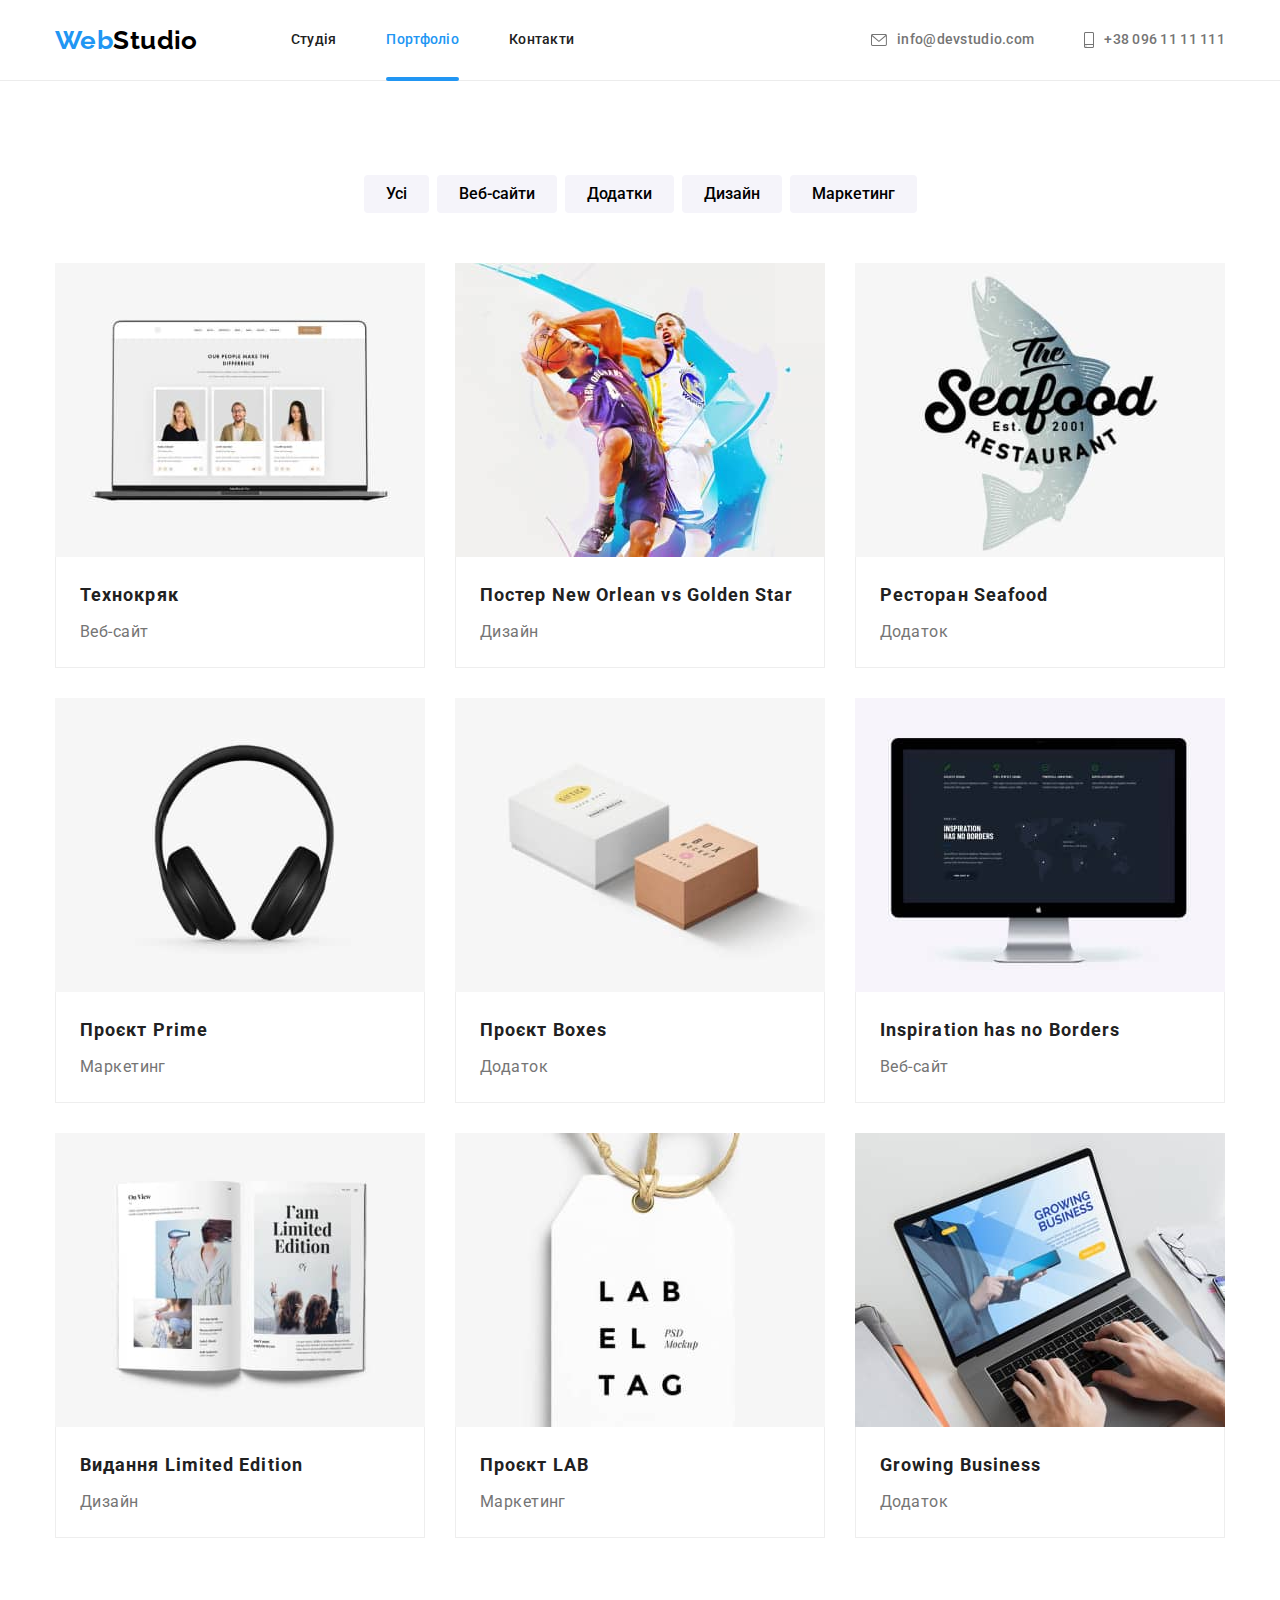
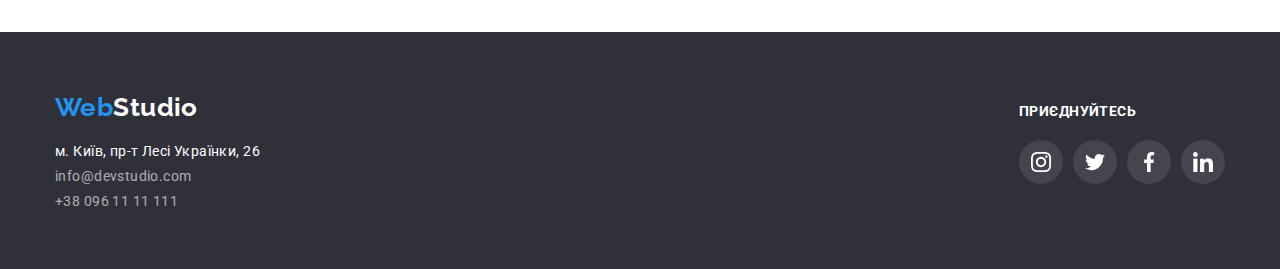
==== portfolio.html @ ad866279 "hw6" ====
<!DOCTYPE html>
<html lang="uk">
<head>
    <meta charset="UTF-8">
    <meta http-equiv="X-UA-Compatible" content="IE=edge">
    <meta name="viewport" content="width=device-width, initial-scale=1.0">
    <title>WebStudio</title>
    <link rel="preconnect" href="https://fonts.googleapis.com">
    <link rel="preconnect" href="https://fonts.gstatic.com" crossorigin>
    <link href="https://fonts.googleapis.com/css2?family=Raleway:wght@700&family=Roboto:wght@400;500;700;900&display=swap" rel="stylesheet">
    <link rel="stylesheet" href="https://cdn.jsdelivr.net/npm/modern-normalize@1.1.0/modern-normalize.min.css">
    <link href="./css/styles.css" rel="stylesheet">
</head>
<body>
    <header class="page-header">
        <div class="container page-header-container">
          <nav class="nav-list">
              <a class="logo" href="./index.html">Web<span class="logo-header">Studio</span></a>
              
              <ul class="site-nav">
                  <li class="site-nav-item"><a class="anchor site-nav-link" href="./index.html">Студія</a></li>
                  <li class="site-nav-item"><a class="anchor current site-nav-link" href="./portfolio.html">Портфоліо</a></li>
                  <li class="site-nav-item"><a class="anchor site-nav-link" href="">Контакти</a></li>
              </ul>
              </nav>
              <ul class="nav-button">
                <li class="nav-button-item">
                    <a class="anchor nav-link" href="mailto:info@devstudio.com">
                        <svg lang="en" aria-label="envelope-icon" class="header-icon" width="16" height="12">
                            <use href="./images/sprite.svg#icon-envelope"></use>
                        </svg>info@devstudio.com</a></li>
                <li>
                    <a class="anchor nav-link" href="tel:+380961111111">
                        <svg lang="en" aria-label="smartphone-icon" class="header-icon" width="10" height="16">
                            <use href="./images/sprite.svg#icon-smartphone"></use>
                        </svg>+38 096 11 11 111</a></li>
            </ul>
        </div>
      </header>
    <main>   
        <!-- Портфоліо -->
        <section class="section-portfolio">
            <div class="container portfolio-box">
                <h1 class="visually-hidden">Портфоліо</h1>
            <ul class="list-buttons">
                <li><button class="list-btn" type="button">Усі</button></li>
                <li><button class="list-btn" type="button">Веб-сайти</button></li>
                <li><button class="list-btn" type="button">Додатки</button></li>
                <li><button class="list-btn" type="button">Дизайн</button></li>
                <li><button class="list-btn" type="button">Маркетинг</button></li>
            </ul>
            <ul class="list-cards">
                <li class="portfolio-cards">
                    <a class="portfolio-link" href="">
                    <div class="over-thumb">
                        <img src="./images/project-1.jpg" alt="компютер" width="370" height="294">
                    <div class="overlay-box">
                        <p class="overlay-text">Ресурс пропонує комплексні пропозиції з різним рівнем функціоналу та сервісів. Все це дозволить відвідувачу отримати вичерпні відомості про компанію чи приватну особу.</p>
                    </div>
                    </div>
                    <div class="cards-box">
                        <h2 class="list-title">Технокряк</h2>
                        <p class="list-item">Веб-сайт</p>
                    </div>
                    </a>
                </li>
                <li class="portfolio-cards"><a class="portfolio-link" href="">
                    <div class="over-thumb">
                        <img src="./images/project-2.jpg" alt="Баскетболісти" width="370" height="294">
                    <div class="overlay-box">
                        <p class="overlay-text">Ресурс пропонує комплексні пропозиції з різним рівнем функціоналу та сервісів. Все це дозволить відвідувачу отримати вичерпні відомості про компанію чи приватну особу.</p>
                    </div>
                    </div>
                    <div class="cards-box">
                        <h2 class="list-title">Постер New Orlean vs Golden Star</h2>
                        <p class="list-item">Дизайн</p>
                    </div>
                </a>
                </li>
                <li class="portfolio-cards"><a class="portfolio-link" href="">
                    <div class="over-thumb">
                        <img src="./images/project-3.jpg" alt="Логотип ресторану" width="370" height="294">
                    <div class="overlay-box">
                        <p class="overlay-text">Ресурс пропонує комплексні пропозиції з різним рівнем функціоналу та сервісів. Все це дозволить відвідувачу отримати вичерпні відомості про компанію чи приватну особу.</p>
                    </div>
                    </div>
                    <div class="cards-box">
                        <h2 class="list-title">Ресторан Seafood</h2>
                        <p class="list-item">Додаток</p>
                    </div>
                </a>
                </li>
                <li class="portfolio-cards"><a class="portfolio-link" href="">
                    <div class="over-thumb">
                        <img src="./images/project-4.jpg" alt="Навушники" width="370" height="294">
                    <div class="overlay-box">
                        <p class="overlay-text">Ресурс пропонує комплексні пропозиції з різним рівнем функціоналу та сервісів. Все це дозволить відвідувачу отримати вичерпні відомості про компанію чи приватну особу.</p>
                    </div>
                    </div>
                    <div class="cards-box">
                        <h2 class="list-title">Проєкт Prime</h2>
                        <p class="list-item">Маркетинг</p>
                    </div>
                </a>
                </li>
                <li class="portfolio-cards"><a class="portfolio-link" href="">
                    <div class="over-thumb">
                        <img src="./images/project-5.jpg" alt="Кубики" width="370" height="294">
                    <div class="overlay-box">
                        <p class="overlay-text">Ресурс пропонує комплексні пропозиції з різним рівнем функціоналу та сервісів. Все це дозволить відвідувачу отримати вичерпні відомості про компанію чи приватну особу.</p>
                    </div>
                    </div>
                    <div class="cards-box">
                        <h2 class="list-title">Проєкт Boxes</h2>
                        <p class="list-item">Додаток</p>
                    </div>
                </a>
                </li>
                <li class="portfolio-cards"><a class="portfolio-link" href="">
                    <div class="over-thumb">
                        <img src="./images/project-6.jpg" alt="Монітор" width="370" height="294">
                    <div class="overlay-box">
                        <p class="overlay-text">Ресурс пропонує комплексні пропозиції з різним рівнем функціоналу та сервісів. Все це дозволить відвідувачу отримати вичерпні відомості про компанію чи приватну особу.</p>
                    </div>
                    </div>
                    <div class="cards-box">
                        <h2 class="list-title">Inspiration has no Borders</h2>
                        <p class="list-item">Веб-сайт</p>
                    </div>
                </a>
                </li>
                <li class="portfolio-cards"><a class="portfolio-link" href="">
                    <div class="over-thumb">
                        <img src="./images/project-7.jpg" alt="Розгорнутий журнал" width="370" height="294">
                    <div class="overlay-box">
                        <p class="overlay-text">Ресурс пропонує комплексні пропозиції з різним рівнем функціоналу та сервісів. Все це дозволить відвідувачу отримати вичерпні відомості про компанію чи приватну особу.</p>
                    </div>
                    </div>
                    <div class="cards-box">
                        <h2 class="list-title">Видання Limited Edition</h2>
                        <p class="list-item">Дизайн</p>
                    </div>
                </a>
                </li>
                <li class="portfolio-cards"><a class="portfolio-link" href="">
                    <div class="over-thumb">
                        <img src="./images/project-8.jpg" alt="Ярлик" width="370" height="294">
                    <div class="overlay-box">
                        <p class="overlay-text">Ресурс пропонує комплексні пропозиції з різним рівнем функціоналу та сервісів. Все це дозволить відвідувачу отримати вичерпні відомості про компанію чи приватну особу.</p>
                    </div>
                    </div>
                    <div class="cards-box">
                        <h2 class="list-title">Проєкт LAB</h2>
                        <p class="list-item">Маркетинг</p>
                    </div>
                </a>
                </li>
                <li class="portfolio-cards"><a class="portfolio-link" href="">
                    <div class="over-thumb">
                        <img src="./images/project-9.jpg" alt="Лептоп" width="370" height="294">
                    <div class="overlay-box">
                        <p class="overlay-text">Ресурс пропонує комплексні пропозиції з різним рівнем функціоналу та сервісів. Все це дозволить відвідувачу отримати вичерпні відомості про компанію чи приватну особу.</p>
                    </div>
                    </div>
                    <div class="cards-box">
                        <h2 class="list-title">Growing Business</h2>
                        <p class="list-item">Додаток</p>
                    </div>
                </a>
                </li>
            </ul>
            </div>
        </section>
    </main>
    <!-- Футер -->
    <footer class="footer-color">
        <div class="container footer-container">
            <div>
                <a class="logo-footer" href="./index.html">Web<span class="logo-white">Studio</span></a>
        <address>
            <ul>
                <li class="footer-list"><a class="link-address" href="https://goo.gl/maps/CPtrU1FHBa2aNyZL9" target="_blank" rel="noopener noreferrer nofollow">м. Київ, пр-т Лесі Українки, 26</a></li>
                <li class="footer-list"><a class="anchor link-footer" href="mailto:info@devstudio.com">info@devstudio.com</a></li>
                <li><a class="anchor link-footer" href="tel:+380961111111">+38 096 11 11 111</a></li>
            </ul>         
        </address>
            </div>
        <div>
            <h3 class="join-in">Приєднуйтесь</h3>
          <ul class="social-list-footer">
            <li class="social-list-item-footer">
                <a href="" class="social-list-link-footer">
                    <svg lang="en" aria-label="instagram-icon" class="social-list-icon-footer">
                        <use href="./images/sprite.svg#icon-instagram"></use>
                    </svg>
                </a>
            </li>
            <li class="social-list-item-footer">
                <a href="" class="social-list-link-footer">
                    <svg lang="en" aria-label="twitter-icon" class="social-list-icon-footer">
                        <use href="./images/sprite.svg#icon-twitter"></use>
                    </svg>
                </a>
            </li>
            <li class="social-list-item-footer">
                <a href="" class="social-list-link-footer">
                    <svg lang="en" aria-label="facebook-icon" class="social-list-icon-footer">
                        <use href="./images/sprite.svg#icon-facebook"></use>
                    </svg>
                </a>
            </li>
            <li class="social-list-item-footer">
                <a href="" class="social-list-link-footer">
                    <svg lang="en" aria-label="linkedin-icon" class="social-list-icon-footer">
                        <use href="./images/sprite.svg#icon-linkedin"></use>
                    </svg>
                </a>
            </li>
          </ul>
        </div>
        </div>
    </footer>
</body>
</html>
---- css/styles.css ----
:root {
    --primary-color: #ffffff;
    --secondary-color: #2F303A;
    --accent-color: #2196F3;
    --accent-btn-color: #188CE8;
    --title-text-color: #212121;
    --text-color: #757575;
    --button-color: #F5F4FA;
    --logo-dark-color: #000000;
    --icon-color: #AFB1B8;
    --transition-dur-and-func: 250ms cubic-bezier(0.4, 0, 0.2, 1);
}
h1,
h2,
h3,
h4,
p {
    margin-top: 0;
    margin-bottom: 0;
}
.container {
    width: 1200px;
    margin-left: auto;
    margin-right: auto;
    padding-left: 15px;
    padding-right: 15px;
}

/* -//-//-//-//-//-//-//- Body -//-//-//-//-//-//-//- */
body {
    font-size: 14px;
    font-family: 'Roboto', sans-serif;
    letter-spacing: 0.03em;
    background-color: var(--primary-color);
    color: var(--text-color);
}
ul {
    list-style: none;
    margin-top: 0;
    margin-bottom: 0;
    padding-left: 0;
}
img {
    display: block;
}
/* -//-//-//-//-//-//-//- Header -//-//-//-//-//-//-//- */
.page-header {
    border-bottom: 1px solid #ECECEC;
}
.page-header-container {
    display: flex;
    align-items: center;
    justify-content: space-between;
}
.nav-list {
    display: flex;
    align-items: center;
}
.site-nav {
    display: flex;
    align-items: center;
    column-gap: 50px;
    font-weight: 500;
    line-height: 1.14;
    letter-spacing: 0.02em;
    color: var(--title-text-color);
}
.site-nav-link {
    display: inline-block;
    padding-top: 32px;
    padding-bottom: 32px;
}
.logo {
    margin-right: 93px;
    font-family: 'Raleway';
    font-weight: 700;
    font-size: 26px;
    line-height: 1.19;
    color: var(--accent-color);
}
.logo-header {
    color: var(--logo-dark-color);
}
a {
    text-decoration: none;
}
.anchor {
    color: var(--title-text-color);
    transition: color 250ms cubic-bezier(0.4, 0, 0.2, 1);
}
.current {
    color: var(--accent-color);
    position: relative;
    transition: color 250ms cubic-bezier(0.4, 0, 0.2, 1);
}
.current::after {
    display: block;
    position: absolute;
    left: 0;
    bottom: -1px;
    width: 100%;
    height: 4px;
    background-color: var(--accent-color);
    border-radius: 2px;
    content: "";
} 

.anchor:hover, 
.anchor:focus, 
.header-icon:hover,
.header-icon:focus   {
    color: var(--accent-color);
}
.nav-link {
    display: flex;
    align-items: center;
    padding-top: 32px;
    padding-bottom: 32px;
    font-style: normal;
    font-weight: 500;
    line-height: 1.14;
    letter-spacing: 0.02em;
    color: var(--text-color);
    transition: color 250ms cubic-bezier(0.4, 0, 0.2, 1);
}
.nav-button {
    display: flex;
}
.nav-button-item {
    margin-right: 50px;
}
.header-icon {
    margin-right: 10px;
    fill: currentColor;
    transition: background-color 250ms cubic-bezier(0.4, 0, 0.2, 1);
}

/* -//-//-//-//-//-//-//- Button -//-//-//-//-//-//-//- */
.section-hero {
    padding-top: 200px;
    padding-bottom: 200px;
}
.hero-bg {
    max-width: 1600px;
    height: 600px;
    margin: auto;
    background-color: var(--secondary-color);
    background-image: linear-gradient(rgba(47, 48, 58, 0.4), rgba(47, 48, 58, 0.4)), url(../images/hero.jpg);
    background-repeat: no-repeat;
    background-size: cover;
}
.hero-box {
    display: flex;
    align-items: center;
    flex-direction: column;
    width: 700px;
}
.hero {
    margin-bottom: 30px;
    font-weight: 900;
    font-size: 44px;
    line-height: 1.36;
    text-align: center;
    letter-spacing: 0.06em;
    text-transform: uppercase;
    color: var(--primary-color);
}
.button {
    display: flex;
    align-items: center;
    text-align: center;
    padding: 10px 32px;
    font-weight: 700;
    font-size: 16px;
    line-height: 1.88;
    letter-spacing: 0.06em;
    cursor: pointer;
    background-color: var(--accent-color);
    color: var(--primary-color);
    border: none;
    box-shadow: 0px 4px 4px rgba(0, 0, 0, 0.15);
    border-radius: 4px;
    transition: background-color 250ms cubic-bezier(0.4, 0, 0.2, 1);
}
.button:hover, .button:focus {
    background-color: var(--accent-btn-color);
}

/* -//-//-//-//-//-//-//- Features -//-//-//-//-//-//-//- */
.section-features {
    padding-top: 95px;
}
.feature-icon-box {
    display: flex;
    align-items: center;
    justify-content: center;
    margin-bottom: 30px;
    width: 270px;
    height: 120px;
    background: var(--button-color);
    border-radius: 4px;
    border: none;
}
.feature-icon {
    width: 70px;
    height: 70px;

}
.features-list {
    display: flex;
    column-gap: 30px;
}

.features {
    margin-bottom: 10px;
    font-weight: 700;
    font-size: 14px;
    line-height: 1.14;
    text-transform: uppercase;
    color: var(--title-text-color);
}
.features-text {
    line-height: 1.71;
}
 /* -//-//-//-//-//-//-//- Work -//-//-//-//-//-//-//- */
 .work {
    padding-top: 105px;
    padding-bottom: 94px;
 }
.visually-hidden {
    position: absolute;
    white-space: nowrap;
    width: 1px;
    height: 1px;
    overflow: hidden;
    border: 0;
    padding: 0;
    clip: rect(0 0 0 0);
    clip-path: inset(50%);
    margin: -1px;
  }
.our-work, .team-title {
    font-weight: 700;
    font-size: 36px;
    line-height: 1.16;
    text-align: center;
    letter-spacing: 0.03em;
    color: var(--title-text-color);
}
.our-work {
    margin-bottom: 50px;
}
.work-list {
    display: flex;
    column-gap: 30px;
}
.work-over-thumb {
    position: relative;
    overflow: hidden;
}
.work-box-overlay {
    display: flex;
    align-items: center;
    justify-content: center;
    position: absolute;
    left: 0;
    bottom: 0;
    width: 370px;
    height: 70px;
    background-color: var(--secondary-color);
    opacity: 0.8;
} 
.work-overlay-text {
    font-weight: 700;
    line-height: 16px;
    text-align: center;
    text-transform: uppercase;
    color: var(--primary-color);
}
/* -//-//-//-//-//-//-//- Team -//-//-//-//-//-//-//- */
.team {
    padding-top: 94px;
    padding-bottom: 94px;
    background-color: var(--button-color);    
}
.team-title {
    margin-bottom: 50px;
}
.team-list {
    display: flex;
    gap: 30px;
}
.team-cards {
    background-color: var(--primary-color);
    box-shadow: 0px 1px 3px rgba(0, 0, 0, 0.12), 0px 1px 1px rgba(0, 0, 0, 0.14), 0px 2px 1px rgba(0, 0, 0, 0.2);
    border-radius: 0px 0px 4px 4px;
}
.team-box {
    padding: 30px;
}
.team-member {
    margin-bottom: 10px;
    font-weight: 500;
    font-size: 16px;
    line-height: 1.1875;
    text-align: center;
    color: var(--title-text-color);
}
.position {
    margin-bottom: 16px;
    font-size: 16px;
    line-height: 1.1875;
    text-align: center;
}
.social-list {
    display: flex;
    align-items: center;
    justify-content: center;
    column-gap: 10px;
}
.social-list-icon {
    fill: currentColor;
    width: 20px;
    height: 20px;
}
.social-list-link {
    display: flex;
    align-items: center;
    justify-content: center;
    width: 44px;
    height: 44px;
    border-radius: 50%;
    color: var(--icon-color);
    transition: color 250ms cubic-bezier(0.4, 0, 0.2, 1), background-color 250ms cubic-bezier(0.4, 0, 0.2, 1);
}
.social-list-link:hover, 
.social-list-link:focus {
    background-color: var(--accent-color);
    color: var(--primary-color);
}
/* -//-//-//-//-//-//-//- Cients -//-//-//-//-//-//-//- */
.section-clients {
    padding-top: 87px;
    padding-bottom: 101px;
}
.clients {
    margin-bottom: 50px;
    font-style: normal;
    font-weight: 700;
    font-size: 36px;
    line-height: 1.16;
    text-align: center;
    color: var(--title-text-color);
}
.clients-list {
    display: flex;
    justify-content: center;
    gap: 30px;
}
.client-link {
    display: flex;
    align-items: center;
    justify-content: center;
    width: 170px;
    height: 92px;
    border: 1px solid var(--icon-color);
    border-radius: 4px;
    color: var(--icon-color);
    transition: color 250ms cubic-bezier(0.4, 0, 0.2, 1), border-color 250ms cubic-bezier(0.4, 0, 0.2, 1);
}
.client-icon {
    width: 106px;
    height: 60px;
    fill: currentColor;
}
.client-link:hover, 
.client-link:focus {
    border-color: var(--accent-color);
    color: var(--accent-color);
}

/* -//-//-//-//-//-//-//- Footer -//-//-//-//-//-//-//- */

.footer-color {
    padding-top: 60px;
    padding-bottom: 60px;
    background-color: var(--secondary-color);
}
.logo-footer {
    display: inline-block;
    margin-bottom: 20px;
    font-family: 'Raleway';
    font-weight: 700;
    font-size: 26px;
    line-height: 1.19;
    color: var(--accent-color);
}
.logo-white {
    color: var(--primary-color);
}
.link-address {
    font-style: normal;
    color: var(--primary-color);
    transition: color 250ms cubic-bezier(0.4, 0, 0.2, 1);
}
.link-footer {
    font-style: normal;
    color: var(--primary-color);
    opacity: 0.6;
    transition: color 250ms cubic-bezier(0.4, 0, 0.2, 1);
}
.link-footer:focus, .link-footer:hover {
    color: var(--accent-color);
}
.footer-list {
    margin-bottom: 9px;
}
.footer-container {
    display: flex;
    gap: 70px;
    justify-content: space-between;
    align-items: baseline;
}
.join-in {
    margin-bottom: 20px;
    padding-top: 12px;
    font-weight: 700;
    font-size: 14px;
    line-height: 1.14;
    text-transform: uppercase;
    color: var(--primary-color);
}
.social-list-footer {
    display: flex;
    align-items: center;
    justify-content: center;
    column-gap: 10px;
}

.social-list-link-footer {
    display: flex;
    align-items: center;
    justify-content: center;
    width: 44px;
    height: 44px;
    border-radius: 50%;
    background-color: rgba(255, 255, 255, 0.1);
    color: var(--primary-color);
    transition: color 250ms cubic-bezier(0.4, 0, 0.2, 1), background-color 250ms cubic-bezier(0.4, 0, 0.2, 1);
}

.social-list-icon-footer {
    fill: currentColor;
    width: 20px;
    height: 20px;
}

.social-list-link-footer:hover, 
.social-list-link-footer:focus {
    background-color: var(--accent-color);
}
.footer-form-box {
    /* margin-left: auto;
    margin-right: 215px; */

}
.footer-form {
display: flex;
}
.footer-label {
    display: flex;
    

}
.footer-input {
    display: flex;
    align-items: center;
    width: 358px;
    height: 50px;
    margin-right: 10px;
    padding: 15px;
    letter-spacing: 0.03em;
    filter: drop-shadow(0px 4px 4px rgba(0, 0, 0, 0.15));
    border: 1px solid var(--primary-color);
    opacity: 0.3;
    border-radius: 4px;
    background-color: transparent;
    color: rgba(255, 255, 255, 0.6);
}
.footer-input::placeholder {
    color: rgba(255, 255, 255, 0.6);
    
} 
.footer-submit-btn {
    padding: 10px 32px;
    font-weight: 700;
    font-size: 16px;
    line-height: 1.88;
    letter-spacing: 0.06em;
    cursor: pointer;
    background-color: var(--accent-color);
    color: var(--primary-color);
    border: none;
    box-shadow: 0px 4px 4px rgba(0, 0, 0, 0.15);
    border-radius: 4px;
    transition: background-color var(--transition-dur-and-func);
}
.footer-submit-btn:hover, .footer-submit-btn:focus {
    background-color: var(--accent-btn-color);
}
/* -//-//-//-//-//-//-//- Backdrop -//-//-//-//-//-//-//- */
.backdrop {
    position: fixed;
    top: 0;
    left: 0;
    width: 100%;
    height: 100%;
    background-color: rgba(0, 0, 0, 0.2);
    z-index: 100;
    
    opacity: 1;
    visibility: visible;
    pointer-events: auto;
    transition: opacity 250ms cubic-bezier(0.4, 0, 0.2, 1), visibility 250ms cubic-bezier(0.4, 0, 0.2, 1);
}
.modal {
    position: absolute;
    top: 50%;
    left: 50%;
    transform: translate(-50%, -50%);
    width: 528px;
    height: 521px;
    padding: 40px;
    background-color: var(--primary-color);
    box-shadow: 0px 1px 3px rgba(0, 0, 0, 0.12), 0px 1px 1px rgba(0, 0, 0, 0.14), 0px 2px 1px rgba(0, 0, 0, 0.2);
    border-radius: 4px;
}
.modal-close-btn {
    position: absolute;
    top: 8px;
    right: 8px;
    display: flex;
    align-items: center;
    justify-content: center;
    width: 30px;
    height: 30px;
    border-radius: 50%;
    background-color: transparent;
    border: 1px solid rgb(0, 0, 0, 0.1);
    padding: 0;
    cursor: pointer;
}

.backdrop.is-hidden {
    opacity: 0;
    visibility: hidden;
    pointer-events: none;
}
/* -//-//-//-//-//-//-//- Backdrop -//-//-//-//-//-//-//- */

/* -//-//-//-//-//-//-//- Modal window -//-//-//-//-//-//-//- */
.modal-user-data {
    font-family: 'Roboto';
    font-style: normal;
    font-weight: 700;
    font-size: 20px;
    line-height: 1.15;
    text-align: center;
    margin-bottom: 12px;
    color: var(--title-text-color);
    
}
.modal-form {
    display: flex;
    flex-direction: column;
}
.modal-title {
    margin-bottom: 10px;
}
.modal-title-desc {
    display: block;
    margin-bottom: 4px;
    font-family: 'Roboto';
    font-style: normal;
    font-weight: 400;
    font-size: 12px;
    line-height: 1.17;
    letter-spacing: 0.01em;
    color: var(--text-color);
}
.modal-box {
    position: relative;
    display: block;
}
.modal-input {
    width: 100%;
    height: 40px;
    padding-left: 42px;
    border: 1px solid rgba(33, 33, 33, 0.2);
    border-radius: 4px;
    transition: border-color var(--transition-dur-and-func);
}
.modal-input:focus {
    border-color: var(--accent-color);
    outline: none;
    cursor: pointer;
} 

.modal-icon {
    position: absolute;
    top: 50%;
    left: 12px;
    transform: translateY(-50%);
    display: block;
    width: 18px;
    height: 18px;
    fill: var(--title-text-color);
    transition: fill var(--transition-dur-and-func);
}
.modal-input:focus + .modal-svg {
    fill: var(--accent-color);
    outline: none;
}
.modal-comment {
    width: 100%;
    height: 120px;
    padding: 12px 16px;
    border: 1px solid rgba(33, 33, 33, 0.2);
    border-radius: 4px;
    resize: none;
    transition: border-color var(--transition-dur-and-func);
}
.modal-comment:focus {
    border-color: var(--accent-color);
    outline: none;
    cursor: pointer;
}
.modal-comment::placeholder {
    font-style: normal;
    font-weight: 400;
    font-size: 12px;
    line-height: 14px;
    letter-spacing: 0.01em;
    color: rgba(117, 117, 117, 0.5);
}
.modal-btn-box {
    display: flex;
    justify-content: center;
    
}
.modal-submit-btn {
    display: flex;
    justify-content: center;
    width: 200px;
    height: 50px;
    padding: 10px;
    font-weight: 700;
    font-size: 16px;
    line-height: 1.88;
    letter-spacing: 0.06em;
    cursor: pointer;
    background-color: var(--accent-color);
    color: var(--primary-color);
    border: none;
    box-shadow: 0px 4px 4px rgba(0, 0, 0, 0.15);
    border-radius: 4px;
    transition: background-color var(--transition-dur-and-func);
}
/* -//-//-//-//-//-//-//- Modal window -//-//-//-//-//-//-//- */



/* -//-//-//-//-//-//-//- Portfolio -//-//-//-//-//-//-//- */
.section-portfolio {
    padding-top: 94px;
    padding-bottom: 94px;
}
.list-buttons {
    display: flex;
    align-items: center;
    justify-content: center;
    gap: 8px;
    margin-bottom: 50px;
}
.list-btn {
    padding: 6px 22px;
    font-family: inherit;
    font-style: normal;
    font-weight: 500;
    font-size: 16px;
    line-height: 1.625;
    text-align: center;
    background-color: var(--button-color);
    border-radius: 4px;
    border: none;
    cursor: pointer;
    transition: background-color 250ms cubic-bezier(0.4, 0, 0.2, 1), 
    box-shadow 250ms cubic-bezier(0.4, 0, 0.2, 1),
    color 250ms cubic-bezier(0.4, 0, 0.2, 1);
}
.list-btn:active, .list-btn:hover,
.list-btn:focus {
    color: var(--primary-color);
    box-shadow: 0px 3px 1px rgba(0, 0, 0, 0.1), 
    0px 1px 2px rgba(0, 0, 0, 0.08), 
    0px 2px 2px rgba(0, 0, 0, 0.12);
    background-color: var(--accent-color);
}
.list-cards {
    display: flex;
    flex-wrap: wrap;
    gap: 30px;
}
.portfolio-link {
    display: block;
    color: var(--title-text-color);
    transition: box-shadow 250ms cubic-bezier(0.4, 0, 0.2, 1),
}
.portfolio-link:hover,
.portfolio-link:focus {
    box-shadow: 0px 1px 1px rgba(0, 0, 0, 0.12), 
    0px 4px 4px rgba(0, 0, 0, 0.06), 
    1px 4px 6px rgba(0, 0, 0, 0.16);
}

.over-thumb {
    position: relative;
    overflow: hidden; 
}
.overlay-box {
    position: absolute;
    top: 0;
    left: 0;
    width: 100%;
    height: 100%;
    padding: 64px 24px;
    background-color: var(--accent-color);
    opacity: 0.9;
    transform: translateY(101%);
    transition: transform 250ms cubic-bezier(0.4, 0, 0.2, 1), background-color 250ms cubic-bezier(0.4, 0, 0.2, 1);
}
.overlay-text {
    font-style: normal;
    font-size: 18px;
    line-height: 1.56;
    color: var(--primary-color);
}
.portfolio-link:hover .overlay-box, 
.portfolio-link:focus .overlay-box {
    transform: translateY(0%);
}
.cards-box {
    padding: 20px 24px;
    border: 1px solid #EEEEEE;
    border-top: none;
}
.list-title {
    margin-bottom: 4px;
    font-weight: 700;
    font-size: 18px;
    line-height: 2;
    letter-spacing: 0.06em;
    color: var(--title-text-color);
}
.list-item {
    font-size: 16px;
    line-height: 1.875;
    color: var(--text-color);
}
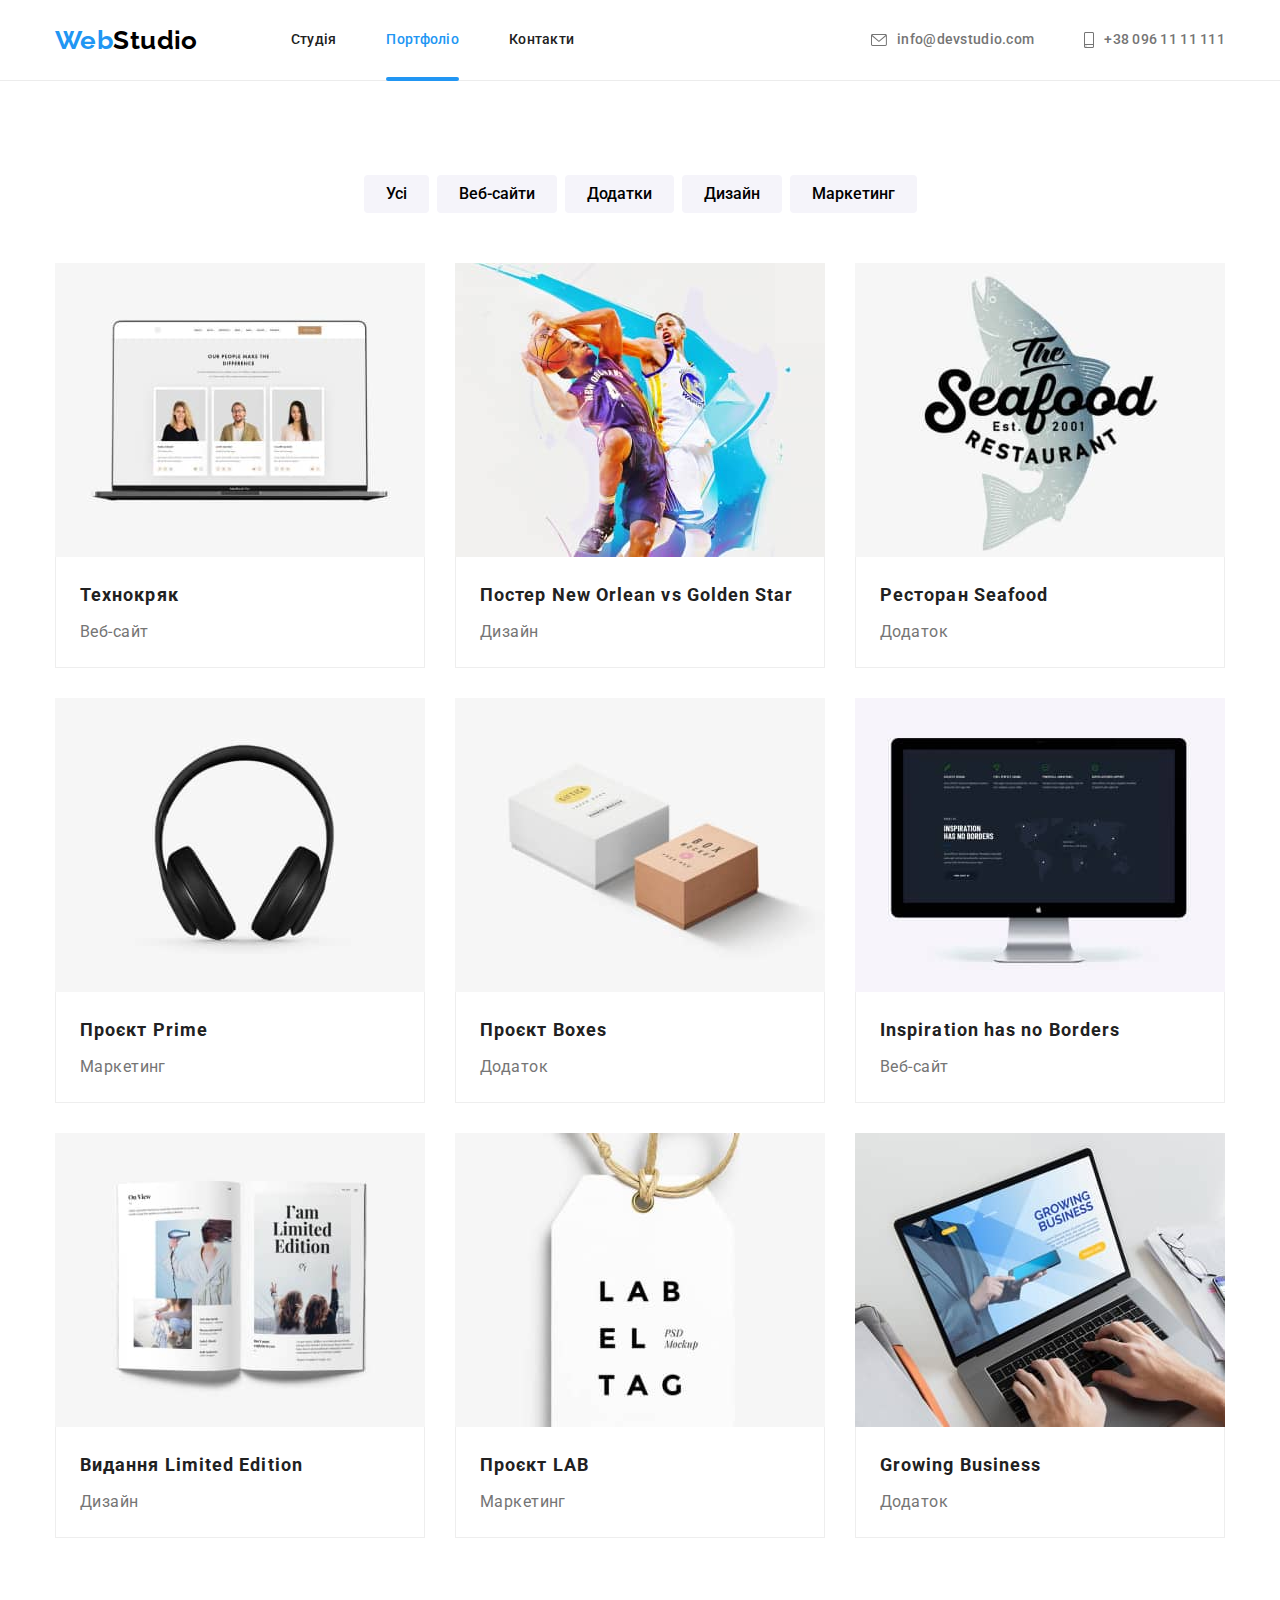
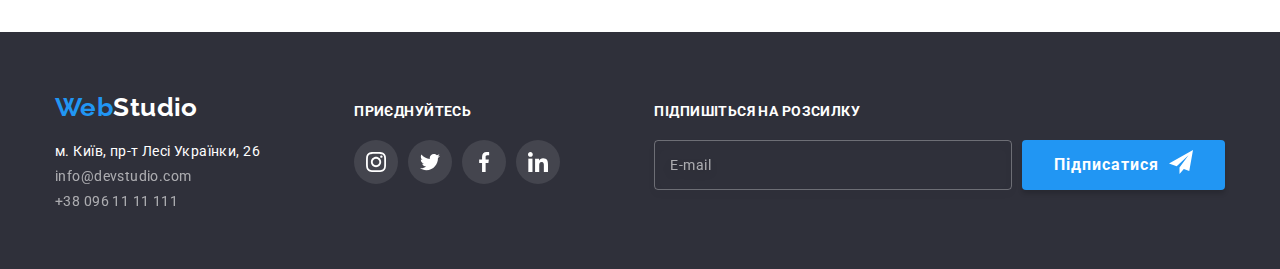
==== commit bb41fabc: "hw06 was done" ====
--- a/portfolio.html
+++ b/portfolio.html
@@ -179,9 +179,15 @@
                 <a class="logo-footer" href="./index.html">Web<span class="logo-white">Studio</span></a>
         <address>
             <ul>
-                <li class="footer-list"><a class="link-address" href="https://goo.gl/maps/CPtrU1FHBa2aNyZL9" target="_blank" rel="noopener noreferrer nofollow">м. Київ, пр-т Лесі Українки, 26</a></li>
-                <li class="footer-list"><a class="anchor link-footer" href="mailto:info@devstudio.com">info@devstudio.com</a></li>
-                <li><a class="anchor link-footer" href="tel:+380961111111">+38 096 11 11 111</a></li>
+                <li class="footer-list">
+                    <a class="link-address" href="https://goo.gl/maps/CPtrU1FHBa2aNyZL9" target="_blank" rel="noopener noreferrer nofollow">м. Київ, пр-т Лесі Українки, 26</a>
+                </li>
+                <li class="footer-list">
+                    <a class="link-footer" href="mailto:info@devstudio.com">info@devstudio.com</a>
+                </li>
+                <li>
+                    <a class="link-footer" href="tel:+380961111111">+38 096 11 11 111</a>
+                </li>
             </ul>         
         </address>
             </div>
@@ -218,6 +224,21 @@
             </li>
           </ul>
         </div>
+        <div class="footer-form-box">
+            <p class="join-in">Підпишіться на розсилку</p>
+            <form class="footer-form">
+                <label class="footer-label">
+                    <input type="text" class="footer-input" name="email" placeholder="E-mail" required>
+                </label>
+                <div class="footer-form-btn-wrapper">
+                    <button type="submit" class="footer-submit-btn">Підписатися
+                        <svg class="footer-form-icon">
+                            <use class="footer-form-icon-send" href="./images/sprite.svg#icon-send"></use>
+                        </svg>
+                    </button>
+                </div>
+            </form>
+        </div>
         </div>
     </footer>
 </body>
--- a/css/styles.css
+++ b/css/styles.css
@@ -481,17 +481,24 @@
     padding: 15px;
     letter-spacing: 0.03em;
     filter: drop-shadow(0px 4px 4px rgba(0, 0, 0, 0.15));
-    border: 1px solid var(--primary-color);
-    opacity: 0.3;
+    border: 1px solid rgba(255, 255, 255, 0.3);
+    /* opacity: 0.3; */
     border-radius: 4px;
     background-color: transparent;
     color: rgba(255, 255, 255, 0.6);
 }
 .footer-input::placeholder {
     color: rgba(255, 255, 255, 0.6);
-    
 } 
+.footer-form-btn-wrapper {
+    display: flex;
+    justify-content: center;
+    align-items: center;
+}
 .footer-submit-btn {
+    display: flex;
+    justify-content: center;
+    column-gap: 10px;
     padding: 10px 32px;
     font-weight: 700;
     font-size: 16px;
@@ -508,6 +515,12 @@
 .footer-submit-btn:hover, .footer-submit-btn:focus {
     background-color: var(--accent-btn-color);
 }
+.footer-form-icon {
+    width: 24px;
+    height: 24px;
+    fill: var(--primary-color);
+}
+
 /* -//-//-//-//-//-//-//- Backdrop -//-//-//-//-//-//-//- */
 .backdrop {
     position: fixed;
@@ -517,7 +530,6 @@
     height: 100%;
     background-color: rgba(0, 0, 0, 0.2);
     z-index: 100;
-    
     opacity: 1;
     visibility: visible;
     pointer-events: auto;
@@ -529,10 +541,12 @@
     left: 50%;
     transform: translate(-50%, -50%);
     width: 528px;
-    height: 521px;
+    height: 581px;
     padding: 40px;
     background-color: var(--primary-color);
-    box-shadow: 0px 1px 3px rgba(0, 0, 0, 0.12), 0px 1px 1px rgba(0, 0, 0, 0.14), 0px 2px 1px rgba(0, 0, 0, 0.2);
+    box-shadow: 0px 1px 3px rgba(0, 0, 0, 0.12), 
+                0px 1px 1px rgba(0, 0, 0, 0.14), 
+                0px 2px 1px rgba(0, 0, 0, 0.2);
     border-radius: 4px;
 }
 .modal-close-btn {
@@ -550,6 +564,9 @@
     padding: 0;
     cursor: pointer;
 }
+.modal-close-btn:focus, .modal-close-btn:hover {
+    fill: var(--accent-color);
+}
 
 .backdrop.is-hidden {
     opacity: 0;
@@ -568,14 +585,19 @@
     text-align: center;
     margin-bottom: 12px;
     color: var(--title-text-color);
-    
 }
 .modal-form {
     display: flex;
     flex-direction: column;
 }
 .modal-title {
+    display: block;
     margin-bottom: 10px;
+}
+.modal-title:focus, .modal-title:hover {
+    border-color: var(--accent-color);
+    outline: none;
+    cursor: pointer;
 }
 .modal-title-desc {
     display: block;
@@ -617,9 +639,13 @@
     fill: var(--title-text-color);
     transition: fill var(--transition-dur-and-func);
 }
-.modal-input:focus + .modal-svg {
+.modal-input:focus + .modal-icon {
     fill: var(--accent-color);
     outline: none;
+}
+.modal-comment-box {
+    display: block;
+    margin-bottom: 20px;
 }
 .modal-comment {
     width: 100%;
@@ -643,10 +669,41 @@
     letter-spacing: 0.01em;
     color: rgba(117, 117, 117, 0.5);
 }
+.modal-form-checkbox {
+    display: flex;
+    justify-content: center;
+    margin-bottom: 30px;
+}
+.modal-checkbox {
+    position: absolute;
+    appearance: none;
+}
+.modal-checkbox:checked + .modal-checkbox-icon .modal-checkbox-pic {
+    display: block;
+} 
+.modal-checkbox-icon {
+    width: 16px;
+    height: 15px;
+    margin-right: 7px;
+    border: 2px solid var(--title-text-color);
+    border-radius: 3px;
+    cursor: pointer;
+}
+.modal-checkbox-pic {
+    display: none;
+}
+.modal-checkbox:checked + .modal-checkbox-icon {
+    background-color: var(--accent-color);
+    border: none;
+}
+.policy-link {
+    text-decoration: underline;
+    color: var(--accent-color);
+    margin-left: 10px;
+}
 .modal-btn-box {
     display: flex;
     justify-content: center;
-    
 }
 .modal-submit-btn {
     display: flex;
@@ -665,6 +722,9 @@
     box-shadow: 0px 4px 4px rgba(0, 0, 0, 0.15);
     border-radius: 4px;
     transition: background-color var(--transition-dur-and-func);
+}
+.modal-submit-btn:focus, .modal-submit-btn:hover {
+    background-color: var(--accent-btn-color);
 }
 /* -//-//-//-//-//-//-//- Modal window -//-//-//-//-//-//-//- */
 
@@ -694,16 +754,16 @@
     border-radius: 4px;
     border: none;
     cursor: pointer;
-    transition: background-color 250ms cubic-bezier(0.4, 0, 0.2, 1), 
-    box-shadow 250ms cubic-bezier(0.4, 0, 0.2, 1),
-    color 250ms cubic-bezier(0.4, 0, 0.2, 1);
+    transition: background-color var(--transition-dur-and-func),
+                box-shadow var(--transition-dur-and-func),
+                color var(--transition-dur-and-func);
 }
 .list-btn:active, .list-btn:hover,
 .list-btn:focus {
     color: var(--primary-color);
     box-shadow: 0px 3px 1px rgba(0, 0, 0, 0.1), 
-    0px 1px 2px rgba(0, 0, 0, 0.08), 
-    0px 2px 2px rgba(0, 0, 0, 0.12);
+                0px 1px 2px rgba(0, 0, 0, 0.08), 
+                0px 2px 2px rgba(0, 0, 0, 0.12);
     background-color: var(--accent-color);
 }
 .list-cards {
@@ -714,13 +774,13 @@
 .portfolio-link {
     display: block;
     color: var(--title-text-color);
-    transition: box-shadow 250ms cubic-bezier(0.4, 0, 0.2, 1),
+    transition: box-shadow var(--transition-dur-and-func);
 }
 .portfolio-link:hover,
 .portfolio-link:focus {
     box-shadow: 0px 1px 1px rgba(0, 0, 0, 0.12), 
-    0px 4px 4px rgba(0, 0, 0, 0.06), 
-    1px 4px 6px rgba(0, 0, 0, 0.16);
+                0px 4px 4px rgba(0, 0, 0, 0.06), 
+                1px 4px 6px rgba(0, 0, 0, 0.16);
 }
 
 .over-thumb {
@@ -737,7 +797,8 @@
     background-color: var(--accent-color);
     opacity: 0.9;
     transform: translateY(101%);
-    transition: transform 250ms cubic-bezier(0.4, 0, 0.2, 1), background-color 250ms cubic-bezier(0.4, 0, 0.2, 1);
+    transition: transform var(--transition-dur-and-func),
+                background-color var(--transition-dur-and-func);
 }
 .overlay-text {
     font-style: normal;
